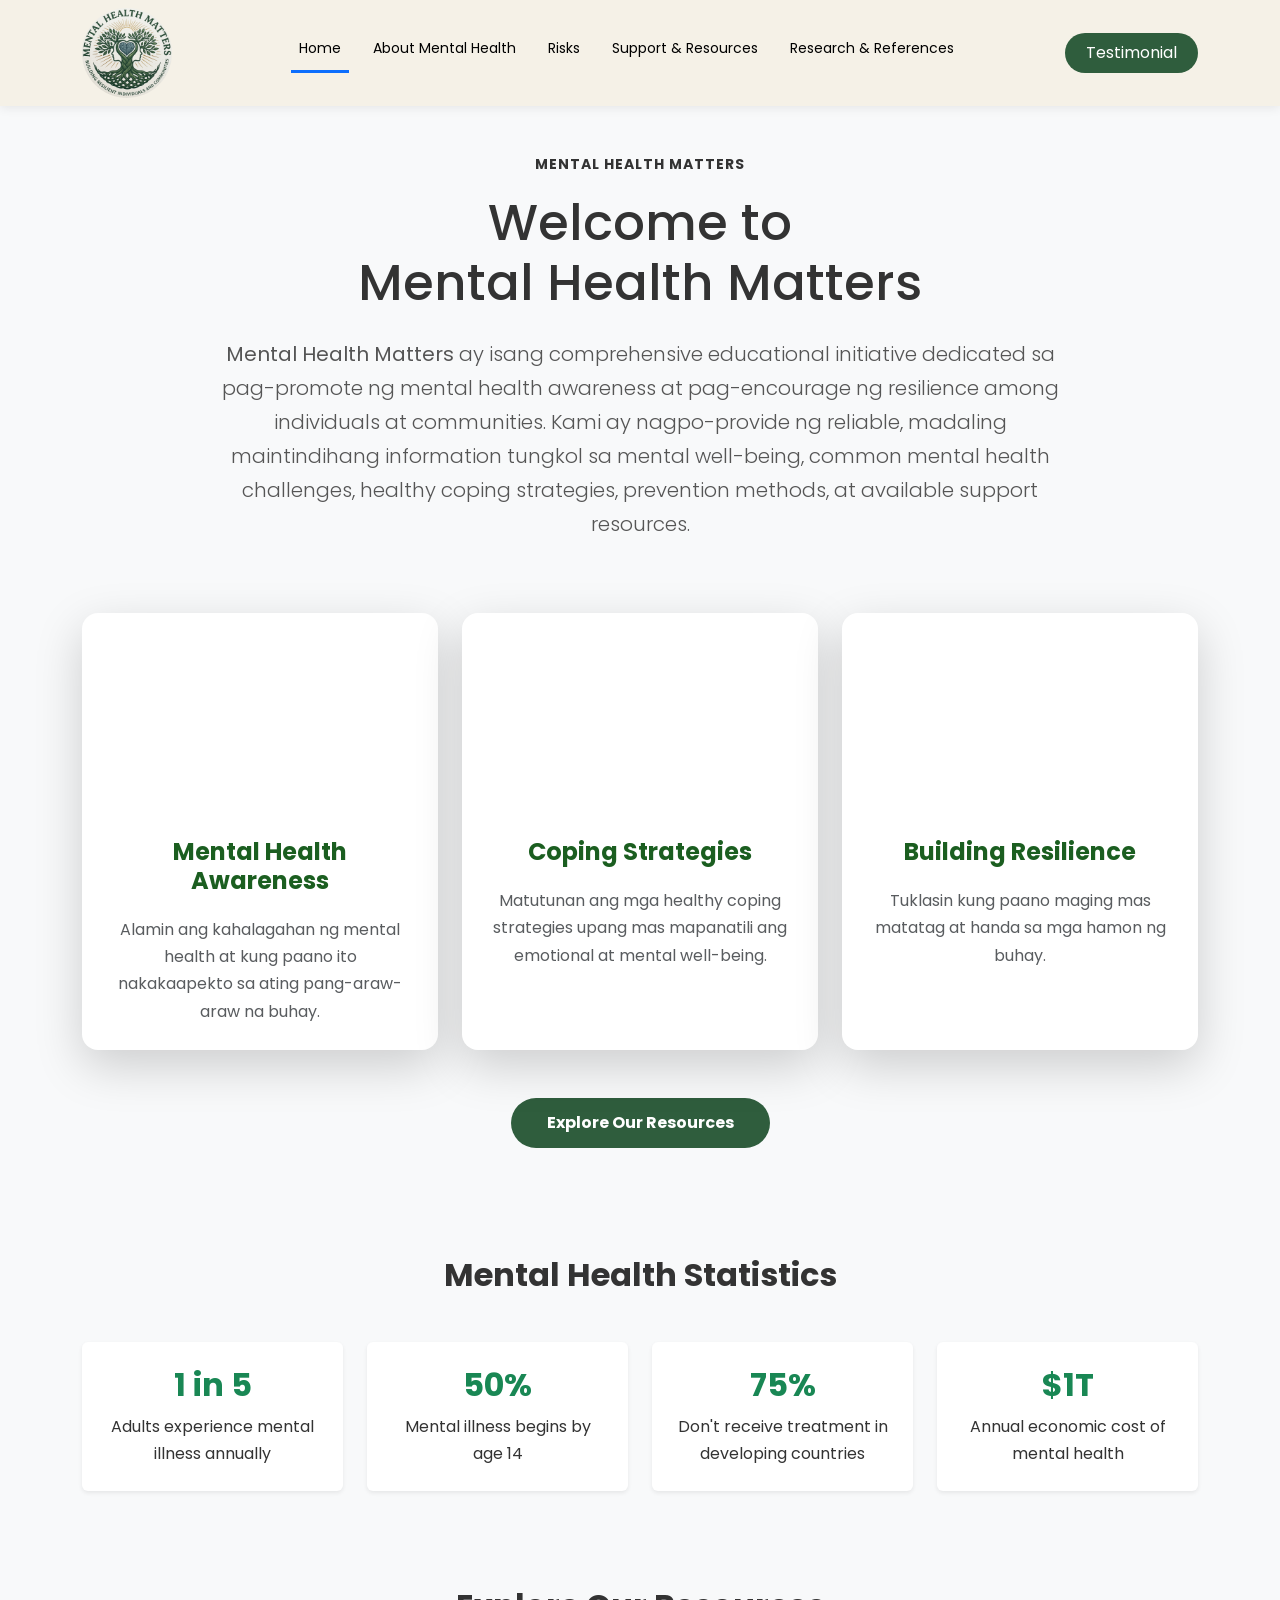
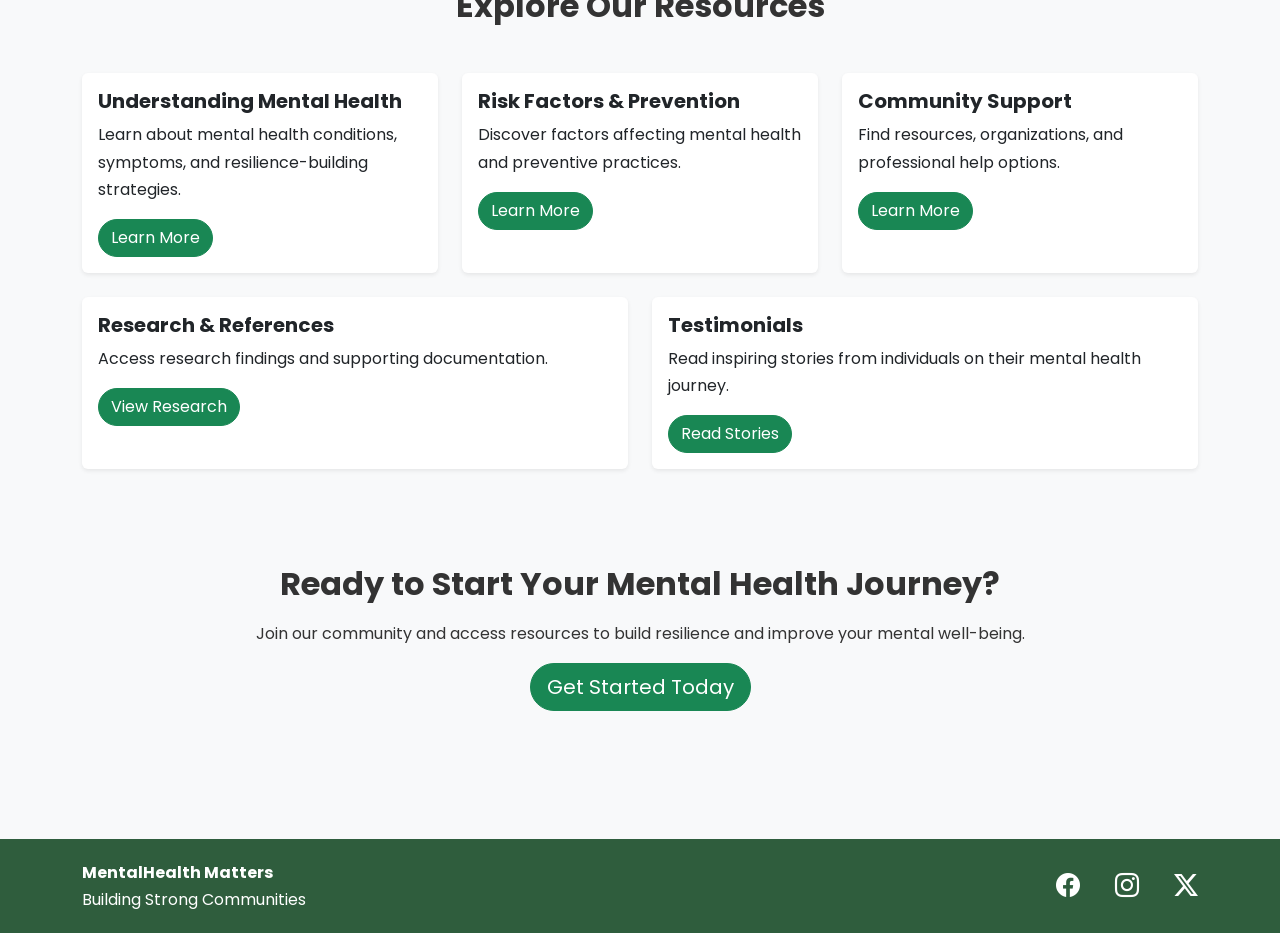
==== index.html @ 643b6e99 "Add files via upload" ====
<!doctype html>
<html lang="en">
  <head>
    <meta charset="UTF-8" />
    <meta name="viewport" content="width=device-width, initial-scale=1" />
    <title>Mental Health Matters</title>
    <link rel="stylesheet" href="css/bootstrap.min.css" />
    <!-- Google Font -->
    <link
      href="https://fonts.googleapis.com/css2?family=Poppins:wght@300;400;500;600;700;800&display=swap"
      rel="stylesheet"
    />
    <link
      href="https://cdn.jsdelivr.net/npm/bootstrap-icons@1.11.3/font/bootstrap-icons.css"
      rel="stylesheet"
    />
    <!-- Custom CSS -->
    <link rel="stylesheet" href="css/style.css" />
  </head>

  <body>
    <!-- NAVBAR -->

    <nav class="navbar navbar-expand-lg">
      <div class="container">
        <a class="navbar-brand" href="#">
          <img src="/images/logo.png" class="logo img-fluid" alt="Logo" />
        </a>

        <button
          class="navbar-toggler"
          type="button"
          data-bs-toggle="offcanvas"
          data-bs-target="#mobileMenu"
        >
          <span class="navbar-toggler-icon"></span>
        </button>

        <div class="collapse navbar-collapse justify-content-center">
          <ul class="navbar-nav">
            <li class="nav-item">
              <a class="nav-link active" href="#">Home</a>
            </li>

            <li class="nav-item">
              <a class="nav-link" href="about.html">About Mental Health</a>
            </li>

             <li class="nav-item mb-2">
            <a class="nav-link" href="risks.html">Risks</a>
          </li>
            <li class="nav-item">
              <a class="nav-link" href="resources.html">Support & Resources</a>
            </li>

            <li class="nav-item">
              <a class="nav-link" href="research.html">Research & References</a>
            </li>
          </ul>
        </div>

        <a href="testimonial.html" class="btn btn-login d-none d-lg-inline"> Testimonial </a>
      </div>
    </nav>

    <!-- OFFCANVAS -->

    <div class="offcanvas offcanvas-start" id="mobileMenu">
      <div class="offcanvas-header">
        <h5>Menu</h5>

        <button class="btn-close" data-bs-dismiss="offcanvas"></button>
      </div>

      <div class="offcanvas-body">
        <ul class="navbar-nav">
          <li class="nav-item mb-2">
            <a class="nav-link active" href="index.html">Home</a>
          </li>

          <li class="nav-item mb-2">
            <a class="nav-link" href="about.html">About Mental Health</a>
          </li>
           <li class="nav-item mb-2">
            <a class="nav-link" href="risks.html">Risks</a>
          </li>

          <li class="nav-item">
              <a class="nav-link" href="resources.html">Support & Resources</a>
            </li>

          <li class="nav-item mb-2">
            <a class="nav-link" href="research.html">Research & References</a>
          </li>
          <a href="#" class="btn btn-success rounded-pill"> Testimonial </a>
        </ul>
      </div>
    </div>

<section class="hero">
  <div class="container">

    <small class="text-uppercase">Mental Health Matters</small>

    <h1 class="mt-3">
      Welcome to <br>
      Mental Health Matters
    </h1>

    <p class="lead mt-4 mx-auto" style="max-width:850px;">
      <strong>Mental Health Matters</strong> ay isang comprehensive educational
      initiative dedicated sa pag-promote ng mental health awareness at
      pag-encourage ng resilience among individuals at communities. Kami ay
      nagpo-provide ng reliable, madaling maintindihang information tungkol sa
      mental well-being, common mental health challenges, healthy coping
      strategies, prevention methods, at available support resources.
    </p>

    <div class="row g-4 mt-5">

      <!-- Video 1 -->
      <div class="col-lg-4 col-md-6">
        <div class="card border-0 shadow-lg h-100 rounded-4 overflow-hidden">

          <div class="ratio ratio-16x9">
            <iframe
              src="https://www.youtube.com/embed/Hv_jIuBOJn8"
              title="Mental Health Video 1"
              allowfullscreen>
            </iframe>
          </div>

          <div class="card-body">

            <h4 class="fw-bold">
              Mental Health Awareness
            </h4>

            <p class="text-muted">
              Alamin ang kahalagahan ng mental health at kung paano ito
              nakakaapekto sa ating pang-araw-araw na buhay.
            </p>

          </div>

        </div>
      </div>

      <!-- Video 2 -->
      <div class="col-lg-4 col-md-6">
        <div class="card border-0 shadow-lg h-100 rounded-4 overflow-hidden">

          <div class="ratio ratio-16x9">
            <iframe
              src="https://www.youtube.com/embed/H_V9Z8RaaWo"
              title="Mental Health Video 2"
              allowfullscreen>
            </iframe>
          </div>

          <div class="card-body">

            <h4 class="fw-bold">
              Coping Strategies
            </h4>

            <p class="text-muted">
              Matutunan ang mga healthy coping strategies upang mas
              mapanatili ang emotional at mental well-being.
            </p>

          </div>

        </div>
      </div>

      <!-- Video 3 -->
      <div class="col-lg-4 col-md-6 mx-md-auto">
        <div class="card border-0 shadow-lg h-100 rounded-4 overflow-hidden">

          <div class="ratio ratio-16x9">
            <iframe
              src="https://www.youtube.com/embed/SvfWxRh9TGE"
              title="Mental Health Video 3"
              allowfullscreen>
            </iframe>
          </div>

          <div class="card-body">

            <h4 class="fw-bold">
              Building Resilience
            </h4>

            <p class="text-muted">
              Tuklasin kung paano maging mas matatag at handa sa mga
              hamon ng buhay.
            </p>

          </div>

        </div>
      </div>

    </div>

    <a href="about.html" class="btn btn-start mt-5">
      Explore Our Resources
    </a>

  </div>
</section>

<!-- Mental Health Statistics -->
<section class="py-5">
  <div class="container">

    <div class="text-center mb-5">
      <h2 class="fw-bold">Mental Health Statistics</h2>
    </div>

    <div class="row g-4 text-center">

      <div class="col-md-3 col-6">
        <div class="p-4 shadow-sm rounded bg-white h-100">
          <h2 class="fw-bold text-success">1 in 5</h2>
          <p class="mb-0">Adults experience mental illness annually</p>
        </div>
      </div>

      <div class="col-md-3 col-6">
        <div class="p-4 shadow-sm rounded bg-white h-100">
          <h2 class="fw-bold text-success">50%</h2>
          <p class="mb-0">Mental illness begins by age 14</p>
        </div>
      </div>

      <div class="col-md-3 col-6">
        <div class="p-4 shadow-sm rounded bg-white h-100">
          <h2 class="fw-bold text-success">75%</h2>
          <p class="mb-0">
            Don't receive treatment in developing countries
          </p>
        </div>
      </div>

      <div class="col-md-3 col-6">
        <div class="p-4 shadow-sm rounded bg-white h-100">
          <h2 class="fw-bold text-success">$1T</h2>
          <p class="mb-0">Annual economic cost of mental health</p>
        </div>
      </div>

    </div>

  </div>
</section>

<!-- Explore Resources -->
<section class="py-5 bg-light">
  <div class="container">

    <div class="text-center mb-5">
      <h2 class="fw-bold">Explore Our Resources</h2>
    </div>

    <div class="row g-4">

      <div class="col-lg-4 col-md-6">
        <div class="card h-100 shadow-sm border-0">
          <div class="card-body">
            <h5 class="fw-bold">Understanding Mental Health</h5>
            <p>
              Learn about mental health conditions, symptoms, and
              resilience-building strategies.
            </p>
            <a href="about.html" class="btn btn-success rounded-pill">
              Learn More
            </a>
          </div>
        </div>
      </div>

      <div class="col-lg-4 col-md-6">
        <div class="card h-100 shadow-sm border-0">
          <div class="card-body">
            <h5 class="fw-bold">Risk Factors & Prevention</h5>
            <p>
              Discover factors affecting mental health and preventive
              practices.
            </p>
            <a href="risks.html" class="btn btn-success rounded-pill">
              Learn More
            </a>
          </div>
        </div>
      </div>

      <div class="col-lg-4 col-md-6">
        <div class="card h-100 shadow-sm border-0">
          <div class="card-body">
            <h5 class="fw-bold">Community Support</h5>
            <p>
              Find resources, organizations, and professional help options.
            </p>
            <a href="resources.html" class="btn btn-success rounded-pill">
              Learn More
            </a>
          </div>
        </div>
      </div>

      <div class="col-lg-6">
        <div class="card h-100 shadow-sm border-0">
          <div class="card-body">
            <h5 class="fw-bold">Research & References</h5>
            <p>
              Access research findings and supporting documentation.
            </p>
            <a href="research.html" class="btn btn-success rounded-pill">
              View Research
            </a>
          </div>
        </div>
      </div>

      <div class="col-lg-6">
        <div class="card h-100 shadow-sm border-0">
          <div class="card-body">
            <h5 class="fw-bold">Testimonials</h5>
            <p>
              Read inspiring stories from individuals on their mental health
              journey.
            </p>
            <a href="testimonial.html" class="btn btn-success rounded-pill">
              Read Stories
            </a>
          </div>
        </div>
      </div>

    </div>

  </div>
</section>

<!-- CTA -->
<section class="py-5 text-center">
  <div class="container">

    <h2 class="fw-bold">
      Ready to Start Your Mental Health Journey?
    </h2>

    <p class="mt-3">
      Join our community and access resources to build resilience and improve
      your mental well-being.
    </p>

    <a href="about.html" class="btn btn-success btn-lg rounded-pill">
      Get Started Today
    </a>

  </div>
</section>
    <!-- FOOTER -->

    <footer>
      <div class="container">
        <div class="row align-items-center">
          <div class="col-md-6">
            <strong>MentalHealth Matters</strong><br />
            Building Strong Communities
          </div>

          <div class="col-md-6 text-md-end social">
            <a href="#" class="me-3 text-decoration-none" aria-label="Facebook">
              <i class="bi bi-facebook fs-4"></i>
            </a>
            <a
              href="#"
              class="me-3 text-decoration-none"
              aria-label="Instagram"
            >
              <i class="bi bi-instagram fs-4"></i>
            </a>
            <a href="#" class="text-decoration-none" aria-label="Twitter (X)">
              <i class="bi bi-twitter-x fs-4"></i>
            </a>
          </div>
        </div>
      </div>
    </footer>

    <script src="js/bootstrap.bundle.min.js"></script>
<!-- 
    <a href="testimonial.html" class="floating-testimonial">
    <i class="bi bi-chat-heart-fill fs-4"></i>
</a> -->
</html>
---- css/style.css ----
/* ==========================
   GLOBAL FIXES
========================== */

*,
*::before,
*::after {
  box-sizing: border-box;
}

html,
body {
  overflow-x: hidden;
  width: 100%;
}

img {
  max-width: 100%;
  height: auto;
  display: block;
}

/* body {
  font-family: "Poppins", sans-serif;
  background: #f8f9fa;
  color: #333;
  line-height: 1.7;
} */

/* .navbar {
  background: #f5f1e7;
} */

body {
  font-family: "Poppins", sans-serif;
  background: #f8f9fa;
  color: #333;
  line-height: 1.7;
  padding-top: 90px; /* Prevents content from hiding behind the navbar */
}

.navbar {
  position: fixed;
  top: 0;
  left: 0;
  width: 100%;
  background: #f5f1e7;
  z-index: 1050;
  box-shadow: 0 2px 10px rgba(0, 0, 0, 0.08);
  transition: all 0.3s ease;
}

.logo {
  width: 55px;
  height: 55px;
  border-radius: 50%;
}

.nav-link {
  font-size: 14px;
  color: #222;
  margin: 0 8px;
}

.btn-login {
  border-radius: 30px;
  padding: 7px 20px;
  background: #2f5d3d;
  color: #fff;
}

.hero {
  padding: 60px 0;
  text-align: center;
}

.hero small {
  font-weight: bold;
  letter-spacing: 1px;
}

.hero h1 {
  font-size: 50px;
  line-height: 1.2;
}

.video-box {
  max-width: 700px;
  margin: auto;
}

.video-box iframe {
  width: 100%;
  height: 380px;
  border-radius: 10px;
}

.hero p {
  max-width: 700px;
  margin: auto;
  margin-top: 20px;
  color: #555;
}

.btn-start {
  margin-top: 25px;
  border-radius: 30px;
  padding: 12px 35px;
  background: #2f5d3d;
  color: #fff;
  font-weight: bold;
}

footer {
  background: #2f5d3d;
  color: white;
  padding: 20px 0;
  margin-top: 80px;
}

.social a {
  color: white;
  text-decoration: none;
  margin-left: 15px;
}

@media (max-width: 768px) {
  .hero h1 {
    font-size: 32px;
  }

  .video-box iframe {
    height: 220px;
  }
}

.logo {
  width: 90px; /* Desktop size */
  height: auto;
}

.navbar-brand {
  padding: 0;
}

/* Tablet */
@media (max-width: 992px) {
  .logo {
    width: 75px;
  }
}

/* Mobile */
@media (max-width: 576px) {
  .logo {
    width: 60px;
  }
}
.navbar-nav .nav-link {
  position: relative;
  color: #000;
  padding: 10px 20px;
}

.navbar-nav .nav-link.active::after {
  content: "";
  position: absolute;
  left: 0;
  bottom: -2px;
  width: 100%;
  height: 3px;
  background-color: #0d6efd; /* Bootstrap blue */
}
.navbar-nav .nav-link:hover::after,
.navbar-nav .nav-link.active::after {
  content: "";
  position: absolute;
  left: 0;
  bottom: -2px;
  width: 100%;
  height: 3px;
  background-color: #0d6efd;
}
/* Floating Button */
.floating-testimonial {
  position: fixed;
  top: 50%;
  right: 25px;
  transform: translateY(-50%);
  width: 65px;
  height: 65px;
  border-radius: 50%;
  border: none;
  background: #198754;
  color: #fff;
  display: flex;
  align-items: center;
  justify-content: center;
  text-decoration: none;
  cursor: pointer;
  box-shadow: 0 8px 20px rgba(0, 0, 0, 0.25);
  z-index: 1080;
  transition: all 0.3s ease;
  animation: pulse 2s infinite;
}

.floating-testimonial:hover {
  background: #157347;
  transform: translateY(-50%) scale(1.1);
  color: #fff;
}

/* Pulse Animation */
@keyframes pulse {
  0% {
    box-shadow: 0 0 0 0 rgba(25, 135, 84, 0.5);
  }
  70% {
    box-shadow: 0 0 0 15px rgba(25, 135, 84, 0);
  }
  100% {
    box-shadow: 0 0 0 0 rgba(25, 135, 84, 0);
  }
}

/* Tablet */
@media (max-width: 768px) {
  .floating-testimonial {
    width: 55px;
    height: 55px;
    right: 15px;
  }

  .floating-testimonial i {
    font-size: 20px;
  }
}

/* Mobile */
@media (max-width: 576px) {
  .floating-testimonial {
    width: 50px;
    height: 50px;
    right: 10px;
  }

  .floating-testimonial i {
    font-size: 18px;
  }
}
.construction {
  min-height: 70vh;
  display: flex;
  align-items: center;
  background: linear-gradient(135deg, #f8fffc, #eef9f2);
}

.construction-img {
  animation: float 3s ease-in-out infinite;
}

@keyframes float {
  0% {
    transform: translateY(0);
  }

  50% {
    transform: translateY(-12px);
  }

  100% {
    transform: translateY(0);
  }
}

/* ==============================
   RESILIENCE SECTION
================================ */

.resilience {
  background: #fff;
  padding: 90px 0;
}

.section-subtitle {
  color: #2f5d3d;
  font-weight: 600;
  letter-spacing: 2px;
}

.section-title {
  font-size: 42px;
  font-weight: 700;
  color: #222;
  margin-bottom: 30px;
}

.resilience h5 {
  color: #2f5d3d;
}

.resilience p {
  color: #555;
  text-align: justify;
}

.feature-card {
  text-align: center;
  padding: 25px 15px;
  transition: 0.3s;
}

.feature-card:hover {
  transform: translateY(-8px);
}

.feature-icon {
  width: 85px;
  height: 85px;
  background: #dbe7de;
  border-radius: 50%;
  margin: auto;
  display: flex;
  justify-content: center;
  align-items: center;
}

.feature-icon i {
  font-size: 34px;
  color: #2f5d3d;
}

.feature-card h6 {
  margin-top: 15px;
  font-weight: 600;
}

/* Mobile */

@media (max-width: 768px) {
  .section-title {
    font-size: 32px;
  }

  .feature-icon {
    width: 70px;
    height: 70px;
  }

  .feature-icon i {
    font-size: 28px;
  }

  .feature-card {
    margin-bottom: 20px;
  }
}

/* ===========================
   RISK SECTION
=========================== */

.risk-section {
  background: #f8fbf8;
  padding: 90px 0;
}

.section-heading {
  color: #2f5d3d;
  font-weight: 700;
  font-size: 24px;
}

.risk-card {
  background: #fff;
  border-radius: 12px;
  padding: 25px;
  height: 100%;

  border: 1px solid #e7e7e7;

  transition: 0.3s;
}

.risk-card:hover {
  transform: translateY(-8px);

  box-shadow: 0 12px 30px rgba(0, 0, 0, 0.08);
}

.risk-icon {
  width: 60px;
  height: 60px;

  border-radius: 50%;

  background: #dbe7de;

  display: flex;
  justify-content: center;
  align-items: center;

  margin-bottom: 18px;
}

.risk-icon i {
  font-size: 28px;

  color: #2f5d3d;
}

.risk-card h5 {
  color: #2f5d3d;

  font-weight: 700;
}

.risk-card p {
  color: #666;

  margin-bottom: 0;

  text-align: justify;
}

@media (max-width: 768px) {
  .section-heading {
    font-size: 22px;
  }

  .risk-card {
    padding: 20px;
  }
}

/*=========================
 COMMUNITY SECTION
==========================*/

.community-section {
  background: #ffffff;
  padding: 90px 0;
}

.resource-card {
  background: #fff;

  border: 1px solid #e4e4e4;

  border-radius: 12px;

  padding: 25px;

  height: 100%;

  transition: 0.3s;

  display: flex;

  flex-direction: column;
}

.resource-card:hover {
  transform: translateY(-8px);

  box-shadow: 0 15px 30px rgba(0, 0, 0, 0.08);
}

.resource-icon {
  width: 65px;

  height: 65px;

  border-radius: 50%;

  background: #dbe7de;

  display: flex;

  justify-content: center;

  align-items: center;

  margin-bottom: 18px;
}

.resource-icon i {
  font-size: 28px;

  color: #2f5d3d;
}

.resource-card h5 {
  color: #2f5d3d;

  font-weight: 700;
}

.resource-card p {
  color: #666;

  flex-grow: 1;

  text-align: justify;
}

.btn-resource {
  align-self: flex-start;

  background: #2f5d3d;

  color: #fff;

  border-radius: 30px;

  padding: 8px 22px;

  font-size: 14px;
}

.btn-resource:hover {
  background: #234a30;

  color: #fff;
}

.map-card {
  padding: 0;

  overflow: hidden;
}

.map-card iframe {
  width: 100%;

  height: 100%;

  min-height: 280px;

  border: 0;
}

@media (max-width: 768px) {
  .resource-card {
    padding: 20px;
  }

  .map-card iframe {
    min-height: 250px;
  }
}

/*=========================
 RESEARCH PAGE
==========================*/

.research-section {
  background: #f6f2e8;
  padding: 90px 0;
}

.research-title {
  font-size: 42px;
  font-weight: 700;
  color: #222;
  margin-top: 10px;
  margin-bottom: 15px;
}

.research-box {
  background: #fff;

  border: 1px solid #ddd;

  border-radius: 12px;

  padding: 30px;

  height: 100%;

  transition: 0.3s;

  overflow: hidden;
}

.research-box:hover {
  transform: translateY(-6px);

  box-shadow: 0 15px 30px rgba(0, 0, 0, 0.08);

  border-color: #2f5d3d;
}

.research-box h5 {
  color: #2f5d3d;

  font-weight: 700;
}

.research-box p {
  color: #666;

  text-align: justify;
}

.doc-icons {
  display: flex;

  gap: 15px;

  margin: 20px 0;
}

.doc-icons i {
  font-size: 32px;

  color: #2f5d3d;
}

.btn-research {
  background: #2f5d3d;

  color: #fff;

  border-radius: 30px;

  padding: 10px 25px;
}

.btn-research:hover {
  background: #234a30;

  color: #fff;
}

.reference-list {
  margin: 0;

  padding-left: 18px;
}

.reference-list li {
  margin-bottom: 10px;
}

/* Expert Cards */

.expert {
  background: #fff;

  border-radius: 12px;

  padding: 30px 20px;

  text-align: center;

  height: 100%;

  box-shadow: 0 8px 20px rgba(0, 0, 0, 0.08);

  transition: 0.3s;
}

.expert:hover {
  transform: translateY(-6px);
}

.expert img {
  width: 140px;

  height: 140px;

  margin: 0 auto 20px;

  border-radius: 50%;

  object-fit: cover;

  border: 5px solid #dbe7de;
}

.expert h6 {
  color: #2f5d3d;

  font-size: 20px;

  font-weight: 700;

  margin-bottom: 5px;
}

.expert small {
  color: #777;

  font-size: 15px;
}

@media (max-width: 992px) {
  .expert {
    margin-bottom: 30px;
  }
}

@media (max-width: 768px) {
  .research-title {
    font-size: 30px;
  }

  .research-box {
    padding: 22px;
  }

  .expert img {
    width: 120px;

    height: 120px;
  }
}
.hero .card {
  transition: 0.35s ease;
  background: #fff;
}

.hero .card:hover {
  transform: translateY(-8px);
  box-shadow: 0 18px 40px rgba(0, 0, 0, 0.18) !important;
}

.hero iframe {
  border: 0;
}

.hero .card-body {
  padding: 25px;
}

.hero .card h4 {
  color: #1b5e20;
  margin-bottom: 15px;
}
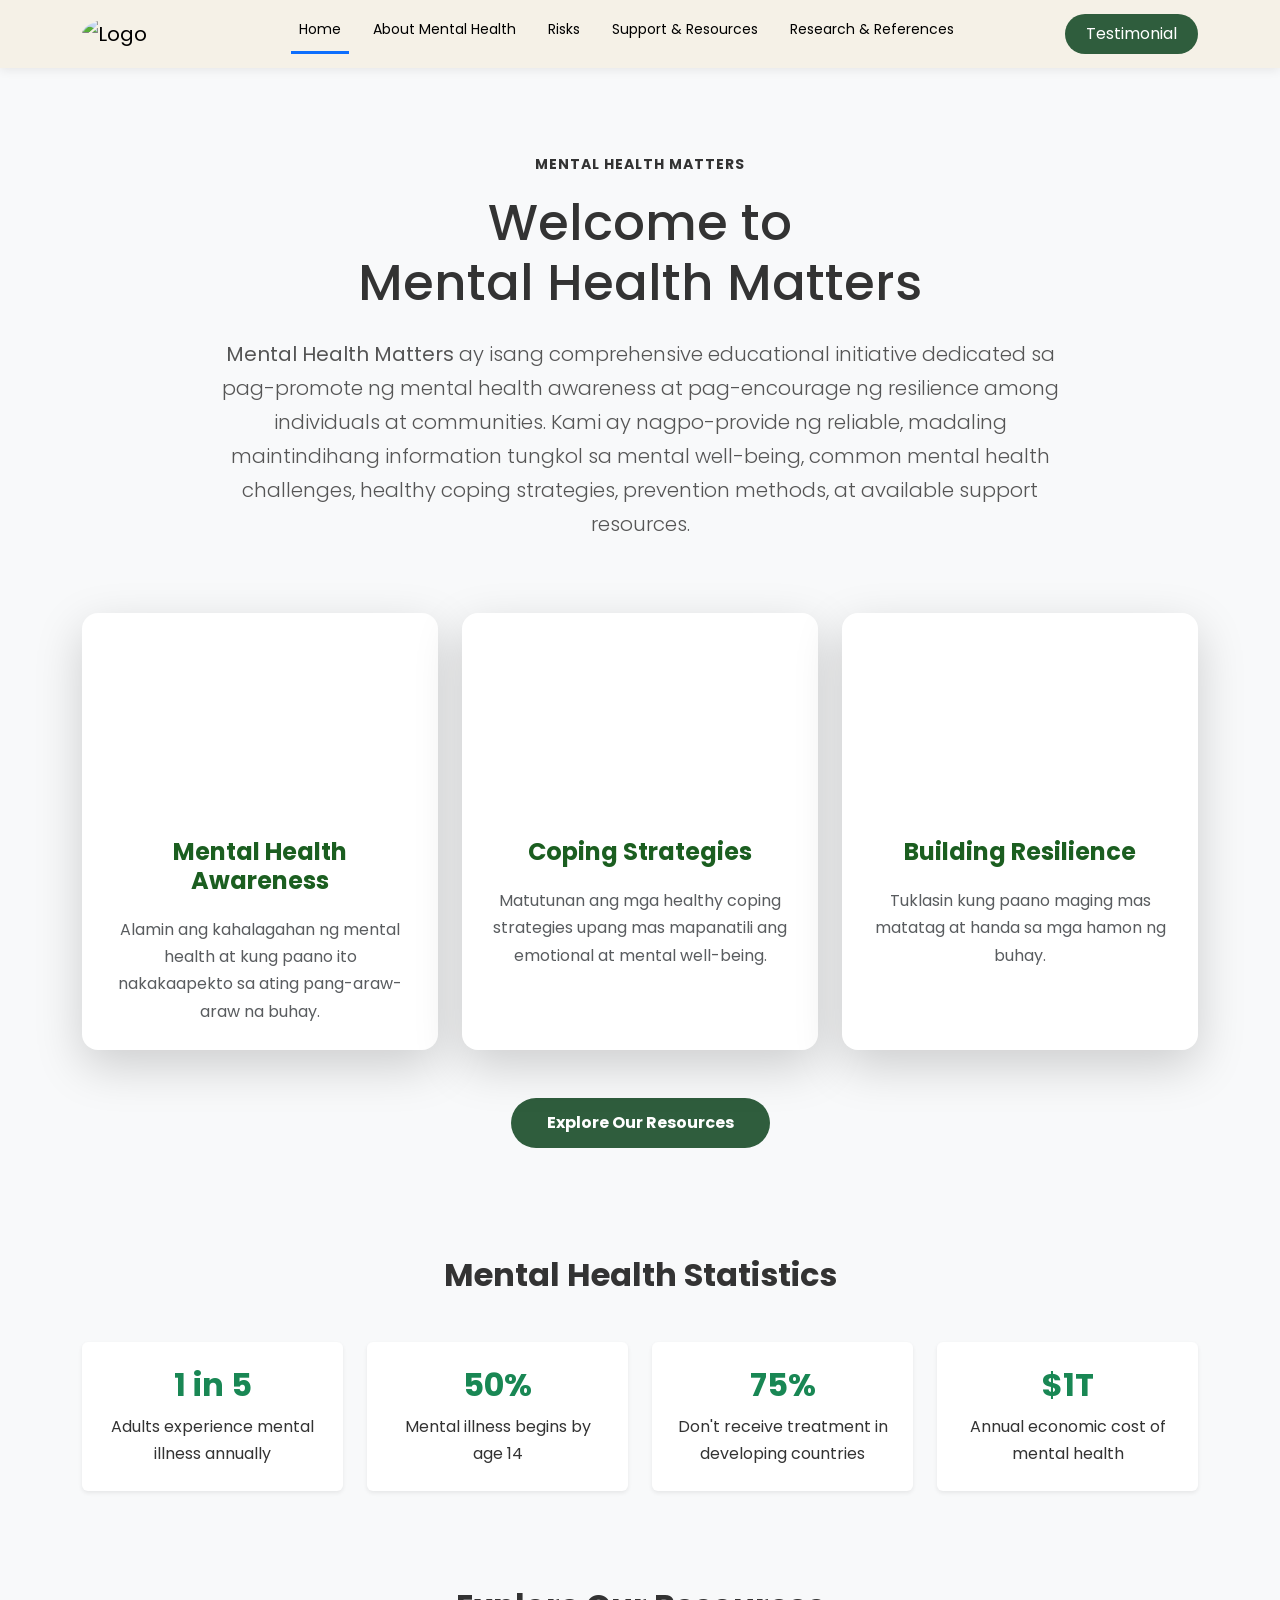
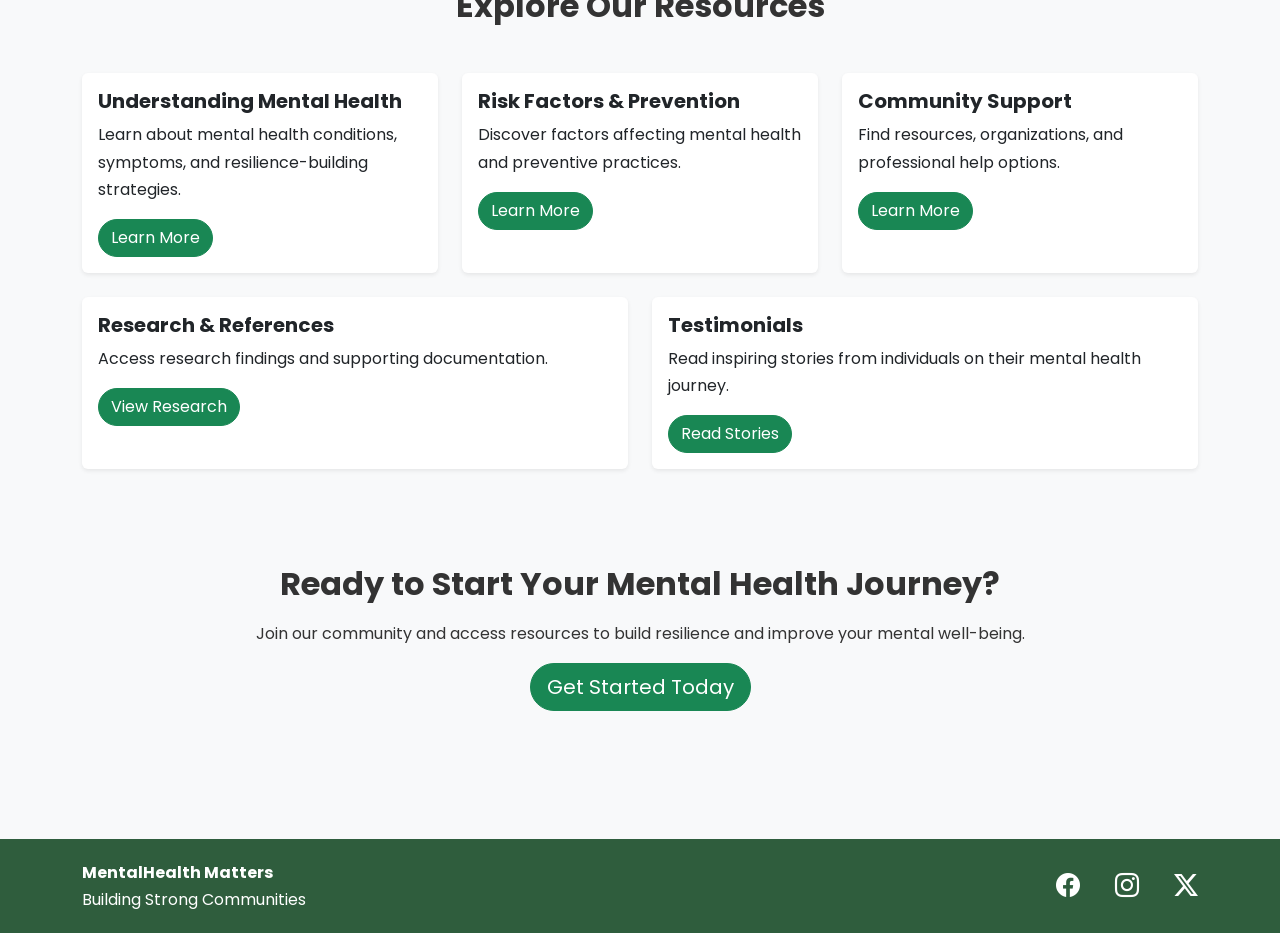
==== commit 8d242dfc: "Update index.html" ====
--- a/index.html
+++ b/index.html
@@ -24,7 +24,7 @@
     <nav class="navbar navbar-expand-lg">
       <div class="container">
         <a class="navbar-brand" href="#">
-          <img src="/images/logo.png" class="logo img-fluid" alt="Logo" />
+          <img src="/mental-health-matter/images/logo.png" class="logo img-fluid" alt="Logo" />
         </a>
 
         <button
